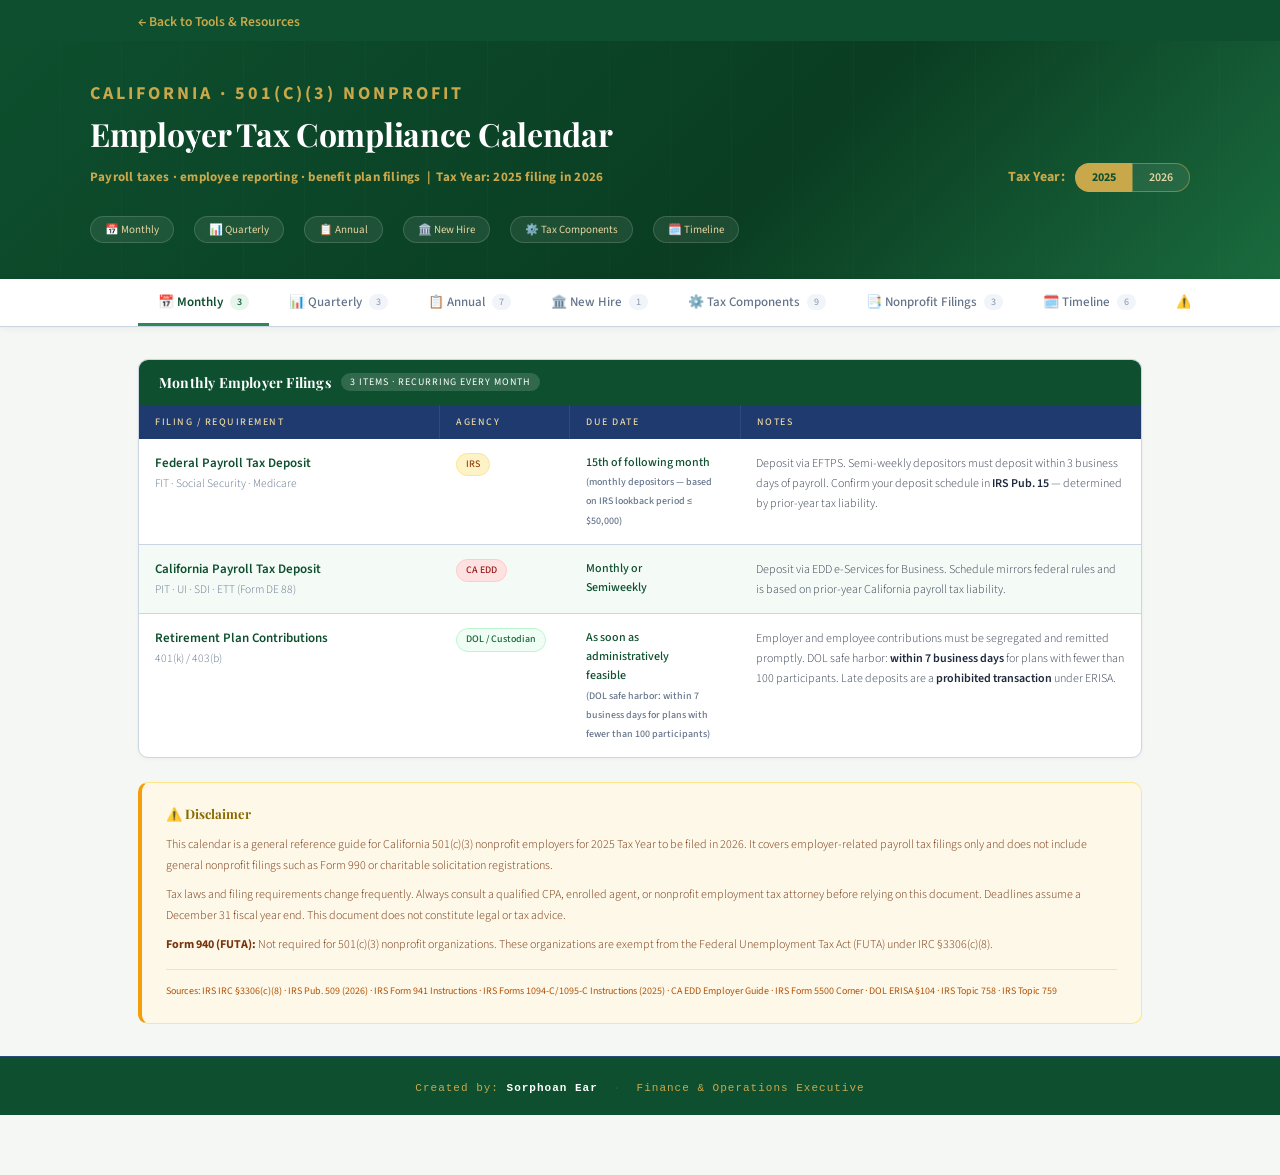
==== ca-compliance-calendar.html @ fbb93f16 "Add files via upload" ====
<!DOCTYPE html>
<html lang="en">
<head>
<meta charset="UTF-8"/>
<meta name="viewport" content="width=device-width, initial-scale=1.0"/>
<title>CA Nonprofit Employer Tax Compliance Calendar</title>
<link rel="icon" type="image/png" sizes="512x512" href="/favicon.png">
<link href="https://fonts.googleapis.com/css2?family=Playfair+Display:ital,wght@0,400;0,600;0,700;0,900;1,400&family=Source+Sans+3:wght@300;400;500;600;700&display=swap" rel="stylesheet"/>
<style>
*, *::before, *::after { box-sizing: border-box; margin: 0; padding: 0; }

:root {
  --navy:   #0d4f2e;
  --blue:   #1a6b3e;
  --blue2:  #2d8a57;
  --lblue:  #e8f5ee;
  --xblue:  #f4faf6;
  --white:  #ffffff;
  --off:    #f8fafc;
  --gray:   #f1f5f9;
  --border: #cbd5e1;
  --text:   #1e293b;
  --muted:  #64748b;
  --dim:    #94a3b8;
  --green:  #0d4f2e;
  --lgreen: #f0faf4;
  --amber:  #8a6a00;
  --lamber: #fdf8e8;
  --radius: 10px;
}

body {
  font-family: 'Source Sans 3', sans-serif;
  font-weight: 400;
  background: #f5f7f5;
  color: var(--text);
  min-height: 100vh;
  padding-bottom: 60px;
}

/* ── HEADER ── */
.page-header {
  background: linear-gradient(135deg, #0d4f2e 0%, #0a3d22 60%, #1a6b3e 100%);
  padding: 40px 48px 36px;
  position: relative;
  overflow: hidden;
}
.page-header::before {
  content: '';
  position: absolute;
  inset: 0;
  background: repeating-linear-gradient(
    90deg,
    transparent,
    transparent 60px,
    rgba(255,255,255,0.015) 60px,
    rgba(255,255,255,0.015) 61px
  );
  pointer-events: none;
}
.header-inner { position: relative; max-width: 1100px; margin: 0 auto; }
.header-eyebrow {
  font-family: 'Source Sans 3', sans-serif;
  font-size: 18px;
  letter-spacing: 3px;
  color: #c9a84c;
  text-transform: uppercase;
  margin-bottom: 10px;
  font-weight: 700;
}
.header-title {
  font-family: 'Playfair Display', serif;
  font-size: 32px;
  font-weight: 700;
  color: #fff;
  line-height: 1.15;
  margin-bottom: 10px;
  letter-spacing: -0.3px;
}
.header-sub {
  font-size: 13px;
  color: #c9a84c;
  font-weight: 700;
  letter-spacing: 0.2px;
}
.header-meta {
  display: flex;
  gap: 20px;
  margin-top: 24px;
  flex-wrap: wrap;
}
.meta-pill {
  background: rgba(255,255,255,0.08);
  border: 1px solid rgba(255,255,255,0.15);
  border-radius: 99px;
  padding: 5px 14px;
  font-size: 11px;
  color: #e8d5a0;
  font-family: 'Source Sans 3', sans-serif;
}


/* ── YEAR TOGGLE ── */
.header-sub-row {
  display: flex;
  align-items: center;
  justify-content: space-between;
  flex-wrap: wrap;
  gap: 12px;
}
.yr-toggle {
  display: flex;
  align-items: center;
  gap: 0;
  flex-shrink: 0;
}
.yr-toggle-label {
  font-family: 'Source Sans 3', sans-serif;
  font-size: 14px;
  font-weight: 700;
  color: #c9a84c;
  margin-right: 10px;
  white-space: nowrap;
  letter-spacing: 0.3px;
}
.yr-btn {
  background: rgba(255,255,255,0.08);
  border: 1px solid rgba(201,168,76,0.5);
  padding: 5px 16px;
  font-family: 'Source Sans 3', sans-serif;
  font-size: 12px;
  font-weight: 600;
  color: #e8d5a0;
  cursor: pointer;
  transition: all 0.18s;
  white-space: nowrap;
}
.yr-btn:first-of-type { border-radius: 99px 0 0 99px; border-right: none; }
.yr-btn:last-of-type  { border-radius: 0 99px 99px 0; }
.yr-btn.active { background: #c9a84c; color: #0d4f2e; border-color: #c9a84c; font-weight: 700; }
.yr-btn:hover:not(.active) { background: rgba(255,255,255,0.15); color: #fff; border-color: rgba(201,168,76,0.8); }

/* ── NAV TABS ── */
.nav-wrap {
  background: var(--white);
  border-bottom: 1px solid var(--border);
  position: sticky;
  top: 0;
  z-index: 50;
  box-shadow: 0 1px 8px rgba(0,0,0,0.06);
}
.nav-inner {
  max-width: 1100px;
  margin: 0 auto;
  padding: 0 48px;
  display: flex;
  gap: 0;
  overflow-x: auto;
}
.nav-tab {
  background: none;
  border: none;
  border-bottom: 3px solid transparent;
  padding: 14px 20px 12px;
  font-family: 'Source Sans 3', sans-serif;
  font-size: 13px;
  font-weight: 500;
  color: var(--muted);
  cursor: pointer;
  white-space: nowrap;
  transition: all 0.18s;
  display: flex;
  align-items: center;
  gap: 7px;
}
.nav-tab:hover { color: var(--navy); }
.nav-tab.active { color: var(--navy); border-bottom-color: var(--blue2); font-weight: 600; }
.nav-badge {
  font-family: 'Source Sans 3', sans-serif;
  font-size: 10px;
  background: var(--gray);
  border-radius: 99px;
  padding: 1px 7px;
  color: var(--dim);
}
.nav-tab.active .nav-badge { background: var(--lblue); color: var(--blue); }

/* ── MAIN LAYOUT ── */
.main { max-width: 1100px; margin: 0 auto; padding: 32px 48px; }

/* ── PANEL ── */
.panel { display: none; animation: fadeIn 0.2s ease; }
.panel.active { display: block; }
@keyframes fadeIn { from { opacity: 0; transform: translateY(4px); } to { opacity: 1; transform: translateY(0); } }

/* ── SECTION CARD ── */
.section-card {
  background: var(--white);
  border: 1px solid var(--border);
  border-radius: var(--radius);
  overflow: hidden;
  margin-bottom: 24px;
  box-shadow: 0 1px 4px rgba(0,0,0,0.04);
}
.section-title {
  background: var(--navy);
  color: #fff;
  padding: 13px 20px;
  font-family: 'Playfair Display', serif;
  font-size: 14px;
  font-weight: 700;
  letter-spacing: 0.2px;
  display: flex;
  align-items: center;
  gap: 10px;
}
.section-title .count {
  font-family: 'Source Sans 3', sans-serif;
  font-size: 10px;
  background: rgba(255,255,255,0.15);
  border-radius: 99px;
  padding: 2px 9px;
  font-weight: 400;
  letter-spacing: 1px;
}

/* ── TABLE ── */
.tbl { width: 100%; border-collapse: collapse; }
.tbl-head th {
  background: #1e3a6e;
  color: #e8d5a0;
  font-family: 'Source Sans 3', sans-serif;
  font-size: 10px;
  font-weight: 500;
  letter-spacing: 1.5px;
  text-transform: uppercase;
  padding: 10px 16px;
  text-align: left;
  border-right: 1px solid rgba(255,255,255,0.08);
}
.tbl-head th:last-child { border-right: none; }
.tbl .col-filing { width: 30%; }
.tbl .col-agency { width: 13%; }
.tbl .col-due    { width: 17%; }
.tbl .col-notes  { width: 40%; }

.tbl tbody tr { border-bottom: 1px solid var(--border); transition: background 0.12s; }
.tbl tbody tr:last-child { border-bottom: none; }
.tbl tbody tr:hover { background: #f8fbff; }
.tbl tbody tr.alt { background: var(--xblue); }
.tbl tbody tr.alt:hover { background: #edf5ff; }

.tbl td {
  padding: 14px 16px;
  font-size: 13px;
  vertical-align: top;
  line-height: 1.55;
}
.filing-name {
  font-weight: 600;
  color: var(--navy);
  font-size: 13px;
  margin-bottom: 2px;
}
.filing-sub { font-size: 11.5px; color: var(--muted); font-weight: 300; }
.agency-pill {
  display: inline-block;
  font-family: 'Source Sans 3', sans-serif;
  font-size: 10px;
  font-weight: 500;
  padding: 3px 9px;
  border-radius: 99px;
  white-space: nowrap;
}
.ag-irs    { background: #fef3c7; color: #92400e; border: 1px solid #fde68a; }
.ag-edd    { background: #fee2e2; color: #991b1b; border: 1px solid #fecaca; }
.ag-ssa    { background: #e0f2fe; color: #075985; border: 1px solid #bae6fd; }
.ag-dol    { background: #ede9fe; color: #5b21b6; border: 1px solid #ddd6fe; }
.ag-plan   { background: #f0fdf4; color: #166534; border: 1px solid #bbf7d0; }
.ag-ag     { background: #f0f9ff; color: #0c4a6e; border: 1px solid #7dd3fc; }
.ag-sos    { background: #fdf4ff; color: #701a75; border: 1px solid #e879f9; }
.ag-cairc  { background: #fff7ed; color: #9a3412; border: 1px solid #fed7aa; }
.ag-dolfed { background: #ede9fe; color: #5b21b6; border: 1px solid #ddd6fe; }
.ag-exempt { background: #f0fdf4; color: #166534; border: 1px solid #86efac; }

.due-date {
  font-family: 'Source Sans 3', sans-serif;
  font-size: 12px;
  font-weight: 500;
  color: var(--navy);
  line-height: 1.6;
}
.notes-text { font-size: 12px; color: #374151; line-height: 1.6; font-weight: 300; }
.notes-text strong { font-weight: 600; color: var(--text); }

/* ── EXEMPT HIGHLIGHT ── */
.exempt-row td { background: #f0fdf4 !important; }
.exempt-row:hover td { background: #e6f9ee !important; }
.exempt-label {
  font-family: 'Source Sans 3', sans-serif;
  font-size: 10px;
  font-weight: 500;
  color: #166534;
  background: #dcfce7;
  border: 1px solid #86efac;
  border-radius: 99px;
  padding: 2px 9px;
  display: inline-block;
  margin-top: 4px;
}

/* ── TIMELINE ── */
.timeline-grid {
  display: grid;
  grid-template-columns: repeat(3, 1fr);
  gap: 0;
}
.tl-cell {
  padding: 18px 20px;
  border-right: 1px solid var(--border);
  border-bottom: 1px solid var(--border);
}
.tl-cell:nth-child(3n) { border-right: none; }
.tl-cell:nth-last-child(-n+3) { border-bottom: none; }
.tl-cell.alt { background: var(--xblue); }
.tl-month {
  font-family: 'Playfair Display', serif;
  font-size: 13px;
  font-weight: 700;
  color: var(--navy);
  margin-bottom: 8px;
}
.tl-items { list-style: none; }
.tl-items li {
  font-size: 11.5px;
  color: var(--muted);
  padding: 2px 0 2px 12px;
  position: relative;
  line-height: 1.5;
}
.tl-items li::before {
  content: '›';
  position: absolute;
  left: 0;
  color: var(--blue2);
  font-weight: 700;
}

/* ── DISCLAIMER ── */
.disclaimer {
  background: var(--lamber);
  border: 1px solid #fde68a;
  border-left: 4px solid #f59e0b;
  border-radius: var(--radius);
  padding: 22px 24px;
  margin-top: 8px;
}
.disclaimer-title {
  font-family: 'Playfair Display', serif;
  font-size: 13px;
  font-weight: 700;
  color: var(--amber);
  margin-bottom: 12px;
  display: flex;
  align-items: center;
  gap: 8px;
}
.disclaimer-body {
  font-size: 12px;
  color: #78350f;
  line-height: 1.75;
  font-weight: 300;
}
.disclaimer-body p { margin-bottom: 8px; }
.disclaimer-body p:last-child { margin-bottom: 0; }
.disclaimer-sources {
  margin-top: 14px;
  padding-top: 12px;
  border-top: 1px solid #fde68a;
  font-family: 'Source Sans 3', sans-serif;
  font-size: 10px;
  color: #b45309;
  line-height: 1.9;
}

@media (max-width: 768px) {
  .page-header { padding: 28px 20px 24px; }
  .header-title { font-size: 24px; }
  .nav-inner { padding: 0 16px; }
  .main { padding: 20px 16px; }
  .timeline-grid { grid-template-columns: 1fr; }
  .tl-cell { border-right: none; }
  .tbl .col-notes { display: none; }
}
</style>
</head>
<body>
<div style="background:#0d4f2e;padding:0.6rem 0;">
  <div style="max-width:1100px;margin:0 auto;padding:0 48px;">
    <a href="tools.html" style="color:#c9a84c;font-family:'Source Sans 3',sans-serif;font-size:0.85rem;font-weight:600;text-decoration:none;">← Back to Tools &amp; Resources</a>
  </div>
</div>

<!-- HEADER -->
<div class="page-header">
  <div class="header-inner">
    <div class="header-eyebrow">California · 501(c)(3) Nonprofit</div>
    <h1 class="header-title">Employer Tax Compliance Calendar</h1>
    <div class="header-sub header-sub-row">
      <span>Payroll taxes · employee reporting · benefit plan filings &nbsp;|&nbsp; <span class="yr-val" data-2025="Tax Year: 2025 filing in 2026" data-2026="Tax Year: 2026 filing in 2027">Tax Year: 2025 filing in 2026</span></span>
      <div class="yr-toggle">
        <span class="yr-toggle-label">Tax Year:</span>
        <button class="yr-btn active" data-yr="2025" onclick="setYear('2025')">2025</button>
        <button class="yr-btn"        data-yr="2026" onclick="setYear('2026')">2026</button>
      </div>
    </div>
    <div class="header-meta">
      <span class="meta-pill">📅 Monthly</span>
      <span class="meta-pill">📊 Quarterly</span>
      <span class="meta-pill">📋 Annual</span>
      <span class="meta-pill">🏛️ New Hire</span>
      <span class="meta-pill">⚙️ Tax Components</span>
      <span class="meta-pill">🗓️ Timeline</span>
    </div>
  </div>
</div>

<!-- NAV -->
<div class="nav-wrap">
  <div class="nav-inner">
    <button class="nav-tab active" data-tab="monthly"    onclick="switchTab('monthly')">    📅 Monthly    <span class="nav-badge">3</span></button>
    <button class="nav-tab"        data-tab="quarterly"  onclick="switchTab('quarterly')">  📊 Quarterly  <span class="nav-badge">3</span></button>
    <button class="nav-tab"        data-tab="annual"     onclick="switchTab('annual')">     📋 Annual     <span class="nav-badge">7</span></button>
    <button class="nav-tab"        data-tab="newhire"    onclick="switchTab('newhire')">    🏛️ New Hire   <span class="nav-badge">1</span></button>
    <button class="nav-tab"        data-tab="components" onclick="switchTab('components')"> ⚙️ Tax Components <span class="nav-badge">9</span></button>
    <button class="nav-tab"        data-tab="nonprofitfilings" onclick="switchTab('nonprofitfilings')"> 📑 Nonprofit Filings <span class="nav-badge">3</span></button>
    <button class="nav-tab"        data-tab="timeline"   onclick="switchTab('timeline')">   🗓️ Timeline   <span class="nav-badge">6</span></button>
    <button class="nav-tab"        data-tab="riskflags"        onclick="switchTab('riskflags')">        ⚠️ Risk Flags        <span class="nav-badge">6</span></button>
    <button class="nav-tab"        data-tab="matrix"           onclick="switchTab('matrix')">           👥 Responsibility Matrix <span class="nav-badge">3</span></button>
    <button class="nav-tab"        data-tab="yearcompare"      onclick="switchTab('yearcompare')">      📊 2025 vs 2026          <span class="nav-badge">7</span></button>

  </div>
</div>

<div class="main">

<!-- ════════════════════════════════════════════════════════════
     MONTHLY
════════════════════════════════════════════════════════════ -->
<div class="panel active" id="panel-monthly">
  <div class="section-card">
    <div class="section-title">
      Monthly Employer Filings
      <span class="count">3 ITEMS · RECURRING EVERY MONTH</span>
    </div>
    <table class="tbl">
      <colgroup>
        <col class="col-filing"/><col class="col-agency"/>
        <col class="col-due"/><col class="col-notes"/>
      </colgroup>
      <thead class="tbl-head">
        <tr><th>Filing / Requirement</th><th>Agency</th><th>Due Date</th><th>Notes</th></tr>
      </thead>
      <tbody>
        <tr>
          <td><div class="filing-name">Federal Payroll Tax Deposit</div><div class="filing-sub">FIT · Social Security · Medicare</div></td>
          <td><span class="agency-pill ag-irs">IRS</span></td>
          <td><div class="due-date">15th of following month<br><span style="font-size:10px;color:var(--muted)">(monthly depositors — based on IRS lookback period ≤ $50,000)</span></div></td>
          <td><span class="notes-text">Deposit via EFTPS. Semi-weekly depositors must deposit within 3 business days of payroll. Confirm your deposit schedule in <strong>IRS Pub. 15</strong> — determined by prior-year tax liability.</span></td>
        </tr>
        <tr class="alt">
          <td><div class="filing-name">California Payroll Tax Deposit</div><div class="filing-sub">PIT · UI · SDI · ETT (Form DE 88)</div></td>
          <td><span class="agency-pill ag-edd">CA EDD</span></td>
          <td><div class="due-date">Monthly or<br>Semiweekly</div></td>
          <td><span class="notes-text">Deposit via EDD e-Services for Business. Schedule mirrors federal rules and is based on prior-year California payroll tax liability.</span></td>
        </tr>
        <tr>
          <td><div class="filing-name">Retirement Plan Contributions</div><div class="filing-sub">401(k) / 403(b)</div></td>
          <td><span class="agency-pill ag-plan">DOL / Custodian</span></td>
          <td><div class="due-date">As soon as<br>administratively<br>feasible<br><span style="font-size:10px;color:var(--muted)">(DOL safe harbor: within 7 business days for plans with fewer than 100 participants)</span></div></td>
          <td><span class="notes-text">Employer and employee contributions must be segregated and remitted promptly. DOL safe harbor: <strong>within 7 business days</strong> for plans with fewer than 100 participants. Late deposits are a <strong>prohibited transaction</strong> under ERISA.</span></td>
        </tr>
      </tbody>
    </table>
  </div>
  <div class="disclaimer">
    <div class="disclaimer-title">⚠️ Disclaimer</div>
    <div class="disclaimer-body">
      <p>This calendar is a general reference guide for California 501(c)(3) nonprofit employers for 2025 Tax Year to be filed in 2026. It covers employer-related payroll tax filings only and does not include general nonprofit filings such as Form 990 or charitable solicitation registrations.</p>
      <p>Tax laws and filing requirements change frequently. Always consult a qualified CPA, enrolled agent, or nonprofit employment tax attorney before relying on this document. Deadlines assume a December 31 fiscal year end. This document does not constitute legal or tax advice.</p>
    
      <p><strong>Form 940 (FUTA):</strong> Not required for 501(c)(3) nonprofit organizations. These organizations are exempt from the Federal Unemployment Tax Act (FUTA) under IRC §3306(c)(8).</p>
    </div>
    <div class="disclaimer-sources">Sources: IRS IRC §3306(c)(8) · IRS Pub. 509 (2026) · IRS Form 941 Instructions · IRS Forms 1094-C/1095-C Instructions (2025) · CA EDD Employer Guide · IRS Form 5500 Corner · DOL ERISA §104 · IRS Topic 758 · IRS Topic 759</div>
  </div>
</div>

<!-- ════════════════════════════════════════════════════════════
     QUARTERLY
════════════════════════════════════════════════════════════ -->
<div class="panel" id="panel-quarterly">
  <div class="section-card">
    <div class="section-title">
      Quarterly Employer Filings
      <span class="count">3 ITEMS · DUE APR 30 · JUL 31 · OCT 31 · JAN 31</span>
    </div>
    <table class="tbl">
      <colgroup><col class="col-filing"/><col class="col-agency"/><col class="col-due"/><col class="col-notes"/></colgroup>
      <thead class="tbl-head">
        <tr><th>Filing / Requirement</th><th>Agency</th><th>Due Date</th><th>Notes</th></tr>
      </thead>
      <tbody>
        <tr>
          <td><div class="filing-name">Form 941</div><div class="filing-sub">Employer's Quarterly Federal Tax Return</div></td>
          <td><span class="agency-pill ag-irs">IRS</span></td>
          <td><div class="due-date">Apr 30 · Jul 31<br>Oct 31 · Jan 31</div></td>
          <td><span class="notes-text">Reports federal income tax withheld plus employer and employee shares of Social Security and Medicare (FICA). A <strong>10-day filing extension</strong> is granted if all taxes were deposited on time. E-file via an IRS-authorized provider is strongly recommended.</span></td>
        </tr>
        <tr class="alt">
          <td><div class="filing-name">Form DE-9</div><div class="filing-sub">Quarterly Contribution Return & Report of Wages</div></td>
          <td><span class="agency-pill ag-edd">CA EDD</span></td>
          <td><div class="due-date">Apr 30 · Jul 31<br>Oct 31 · Jan 31</div></td>
          <td><span class="notes-text">Summarises California payroll taxes — UI, ETT, SDI, and PIT withholding — for the quarter. File via <strong>EDD e-Services for Business</strong>. Must reconcile with employee-level wage detail on DE-9C.</span></td>
        </tr>
        <tr>
          <td><div class="filing-name">Form DE-9C</div><div class="filing-sub">Quarterly Wage and Withholding Report</div></td>
          <td><span class="agency-pill ag-edd">CA EDD</span></td>
          <td><div class="due-date">Apr 30 · Jul 31<br>Oct 31 · Jan 31</div></td>
          <td><span class="notes-text">Employee-level wage and withholding detail filed alongside the DE-9 each quarter. Required even if no wages were paid in the quarter. File electronically via EDD e-Services.</span></td>
        </tr>
      </tbody>
    </table>
  </div>
  <div class="disclaimer">
    <div class="disclaimer-title">⚠️ Disclaimer</div>
    <div class="disclaimer-body">
      <p>This calendar is a general reference guide for California 501(c)(3) nonprofit employers for 2025 Tax Year to be filed in 2026. It covers employer-related payroll tax filings only and does not include general nonprofit filings such as Form 990 or charitable solicitation registrations.</p>
      <p>Tax laws and filing requirements change frequently. Always consult a qualified CPA, enrolled agent, or nonprofit employment tax attorney before relying on this document. Deadlines assume a December 31 fiscal year end. This document does not constitute legal or tax advice.</p>
    
      <p><strong>Form 940 (FUTA):</strong> Not required for 501(c)(3) nonprofit organizations. These organizations are exempt from the Federal Unemployment Tax Act (FUTA) under IRC §3306(c)(8).</p>
    </div>
    <div class="disclaimer-sources">Sources: IRS IRC §3306(c)(8) · IRS Pub. 509 (2026) · IRS Form 941 Instructions · IRS Forms 1094-C/1095-C Instructions (2025) · CA EDD Employer Guide · IRS Form 5500 Corner · DOL ERISA §104 · IRS Topic 758 · IRS Topic 759</div>
  </div>
</div>

<!-- ════════════════════════════════════════════════════════════
     ANNUAL
════════════════════════════════════════════════════════════ -->
<div class="panel" id="panel-annual">
  <div class="section-card">
    <div class="section-title">
      Annual Employer Filings
      <span class="count">7 ITEMS</span>
    </div>
    <table class="tbl">
      <colgroup><col class="col-filing"/><col class="col-agency"/><col class="col-due"/><col class="col-notes"/></colgroup>
      <thead class="tbl-head">
        <tr><th>Filing / Requirement</th><th>Agency</th><th>Due Date</th><th>Notes</th></tr>
      </thead>
      <tbody>
        <tr>
          <td><div class="filing-name">Form W-2</div><div class="filing-sub">Wage & Tax Statement to Employees</div></td>
          <td><span class="agency-pill ag-ssa">SSA / IRS</span></td>
          <td><div class="due-date">January 31</div></td>
          <td><span class="notes-text">Furnish copies to all employees <strong>and</strong> file with the Social Security Administration by January 31. E-file via SSA Business Services Online. Penalty: $60–$310 per form depending on delay.</span></td>
        </tr>
        <tr class="alt">
          <td><div class="filing-name">Form W-3</div><div class="filing-sub">Transmittal of Wage & Tax Statements</div></td>
          <td><span class="agency-pill ag-ssa">SSA</span></td>
          <td><div class="due-date">January 31</div></td>
          <td><span class="notes-text">Summary transmittal submitted to SSA alongside all W-2 employee copies. Due the same date as W-2s. E-file via SSA Business Services Online.</span></td>
        </tr>
        <tr>
          <td><div class="filing-name">Form 1099-NEC</div><div class="filing-sub">Nonemployee Compensation — Contractors ≥ $600</div></td>
          <td><span class="agency-pill ag-irs">IRS</span></td>
          <td><div class="due-date">January 31</div></td>
          <td><span class="notes-text">Required for each independent contractor or vendor paid $600 or more during the year. Furnish copy to recipient by January 31. <strong>E-filing required if filing 10 or more total information returns (combined threshold across forms).</strong></span></td>
        </tr>
        <tr class="alt">
          <td><div class="filing-name">Form 1096</div><div class="filing-sub">Annual Summary Transmittal — Paper Filers Only</div></td>
          <td><span class="agency-pill ag-irs">IRS</span></td>
          <td><div class="due-date">January 31<br><span style="font-size:10px;color:var(--muted)">(paper filers only)</span></div></td>
          <td><span class="notes-text">Required only when filing paper 1099s with the IRS. <strong>Not required if e-filing.</strong> Organisations filing 10 or more information returns must file electronically and do not submit Form 1096.</span></td>
        </tr>
        <tr>
          <td><div class="filing-name">ACA Form 1095-C</div><div class="filing-sub">Health Coverage Statement to Employees</div></td>
          <td><span class="agency-pill ag-irs">IRS</span></td>
          <td><div class="due-date">January 31 (or early March if IRS grants automatic extension — e.g., March 2, 2026 for 2025 reporting year)<br><span style="font-size:10px;color:var(--muted)">(2025 tax year)</span></div></td>
          <td><span class="notes-text"><strong>Applies to Applicable Large Employers (ALEs) only</strong> — organisations with 50 or more full-time equivalent employees. Nonprofits with fewer than 50 FTEs have no ACA reporting obligation. As of 2024, ALEs may satisfy furnishing by posting a notice on the organisation's website rather than mailing forms.</span></td>
        </tr>
        <tr class="alt">
          <td><div class="filing-name">ACA Form 1094-C</div><div class="filing-sub">ACA Transmittal to IRS</div></td>
          <td><span class="agency-pill ag-irs">IRS</span></td>
          <td><div class="due-date">March 31<br><span style="font-size:10px;color:var(--muted)">(electronic filing only)</span></div></td>
          <td><span class="notes-text"><strong>ALEs only (50+ FTEs).</strong> Electronic filing via the IRS AIR system is required for virtually all ALEs — paper filing is no longer available for employers filing 10 or more returns. Due March 31, 2026 for the 2025 tax year.</span></td>
        </tr>
        <tr>
          <td><div class="filing-name">Form 5500</div><div class="filing-sub">Annual Employee Benefit Plan Return</div></td>
          <td><span class="agency-pill ag-dol">DOL / IRS</span></td>
          <td><div class="due-date">July 31<br><span style="font-size:10px;color:var(--muted)">(calendar year plans)</span></div></td>
          <td><span class="notes-text">Required for ERISA-covered retirement plans (401(k)/403(b)) and large welfare benefit plans with <strong>100 or more participants</strong> at the start of the plan year. Small welfare plans with fewer than 100 participants that are unfunded or fully insured are <strong>exempt</strong>. Extension to October 15 available via Form 5558 filed by July 31.</span></td>
        </tr>
      </tbody>
    </table>
  </div>
  <div class="disclaimer">
    <div class="disclaimer-title">⚠️ Disclaimer</div>
    <div class="disclaimer-body">
      <p>This calendar is a general reference guide for California 501(c)(3) nonprofit employers for 2025 Tax Year to be filed in 2026. It covers employer-related payroll tax filings only and does not include general nonprofit filings such as Form 990 or charitable solicitation registrations.</p>
      <p>Key applicability notes: ACA Forms 1094-C and 1095-C apply only to Applicable Large Employers (ALEs) with 50 or more full-time equivalent employees. Form 5500 is required for ERISA-covered plans meeting participant thresholds only.</p>
      <p>Tax laws and filing requirements change frequently. Always consult a qualified CPA, enrolled agent, or nonprofit employment tax attorney before relying on this document. This document does not constitute legal or tax advice.</p>
    
      <p><strong>Form 940 (FUTA):</strong> Not required for 501(c)(3) nonprofit organizations. These organizations are exempt from the Federal Unemployment Tax Act (FUTA) under IRC §3306(c)(8).</p>
    </div>
    <div class="disclaimer-sources">Sources: IRS IRC §3306(c)(8) · IRS Pub. 509 (2026) · IRS Form 941 Instructions · IRS Forms 1094-C/1095-C Instructions (2025) · CA EDD Employer Guide · IRS Form 5500 Corner · DOL ERISA §104 · IRS Topic 758 · IRS Topic 759</div>
  </div>
</div>

<!-- ════════════════════════════════════════════════════════════
     NEW HIRE
════════════════════════════════════════════════════════════ -->
<div class="panel" id="panel-newhire">
  <div class="section-card">
    <div class="section-title">
      New Hire Reporting
      <span class="count">ONGOING — TRIGGERED BY EACH NEW HIRE</span>
    </div>
    <table class="tbl">
      <colgroup><col class="col-filing"/><col class="col-agency"/><col class="col-due"/><col class="col-notes"/></colgroup>
      <thead class="tbl-head">
        <tr><th>Filing / Requirement</th><th>Agency</th><th>Due Date</th><th>Notes</th></tr>
      </thead>
      <tbody>
        <tr>
          <td><div class="filing-name">New Employee Report (DE-34)</div><div class="filing-sub">California New Hire Reporting</div></td>
          <td><span class="agency-pill ag-edd">CA EDD</span></td>
          <td><div class="due-date">Within 20 days<br>of hire date</div></td>
          <td><span class="notes-text">Required for every new employee and each re-hire. File via EDD e-Services for Business. <strong>Penalty: $24 per employee</strong> for late filing; <strong>$490 per employee</strong> if failure results from a conspiracy between the employer and employee.</span></td>
        </tr>
      </tbody>
    </table>
  </div>
  <div class="disclaimer">
    <div class="disclaimer-title">⚠️ Disclaimer</div>
    <div class="disclaimer-body">
      <p>This calendar is a general reference guide for California 501(c)(3) nonprofit employers for 2025 Tax Year to be filed in 2026. Tax laws and filing requirements change frequently. Always consult a qualified CPA, enrolled agent, or nonprofit employment tax attorney before relying on this document. This document does not constitute legal or tax advice.</p>
    
      <p><strong>Form 940 (FUTA):</strong> Not required for 501(c)(3) nonprofit organizations. These organizations are exempt from the Federal Unemployment Tax Act (FUTA) under IRC §3306(c)(8).</p>
    </div>
    <div class="disclaimer-sources">Sources: CA EDD Employer Guide · IRS IRC §3306(c)(8) · IRS Pub. 509 (2026)</div>
  </div>
</div>

<!-- ════════════════════════════════════════════════════════════
     TAX COMPONENTS
════════════════════════════════════════════════════════════ -->
<div class="panel" id="panel-components">
  <div class="section-card">
    <div class="section-title">
      Key Payroll Tax Components — Withholding & Payment Obligations
      <span class="count">8 ITEMS</span>
    </div>
    <table class="tbl">
      <colgroup><col style="width:28%"/><col style="width:22%"/><col style="width:22%"/><col style="width:28%"/></colgroup>
      <thead class="tbl-head">
        <tr><th>Tax / Component</th><th>Paid By</th><th><span class="yr-val" data-2025="2025 Rate / Wage Base" data-2026="2026 Rate / Wage Base">2025 Rate / Wage Base</span></th><th>Notes</th></tr>
      </thead>
      <tbody>
        <tr>
          <td><div class="filing-name">Federal Income Tax (FIT)</div></td>
          <td><span class="notes-text">Employee (withheld by employer)</span></td>
          <td><div class="due-date" style="font-size:12px">Based on Form W-4</div></td>
          <td><span class="notes-text">Withhold per IRS Publication 15 withholding tables. Remit together with FICA deposits via EFTPS.</span></td>
        </tr>
        <tr class="alt">
          <td><div class="filing-name">Social Security Tax</div></td>
          <td><span class="notes-text">Employer + Employee (6.2% each)</span></td>
          <td><div class="due-date" style="font-size:12px"><span class="yr-val" data-2025="Wage base: $176,100" data-2026="Wage base: $184,500">Wage base: $176,100</span></div></td>
          <td><span class="notes-text">Combined rate 12.4%; split equally between employer and employee. Tax stops at the wage base per employee per year.</span></td>
        </tr>
        <tr>
          <td><div class="filing-name">Medicare Tax</div></td>
          <td><span class="notes-text">Employer + Employee (1.45% each)</span></td>
          <td><div class="due-date" style="font-size:12px">No wage base limit</div></td>
          <td><span class="notes-text">No wage cap. Additional 0.9% withheld from employee only on wages above $200,000.</span></td>
        </tr>
        <tr class="alt">
          <td><div class="filing-name">CA Unemployment Insurance (UI)</div></td>
          <td><span class="notes-text">Employer only</span></td>
          <td><div class="due-date" style="font-size:12px">Varies by experience rate</div></td>
          <td><span class="notes-text">501(c)(3)s may elect to <strong>reimburse the state dollar-for-dollar</strong> instead of paying SUI taxes — may result in cost savings depending on claims experience.</span></td>
        </tr>
        <tr>
          <td><div class="filing-name">CA Employment Training Tax (ETT)</div></td>
          <td><span class="notes-text">Employer only</span></td>
          <td><div class="due-date" style="font-size:12px">0.1% on first $7,000</div></td>
          <td><span class="notes-text">Funds California job training programs. Applied per employee per year up to the $7,000 wage base.</span></td>
        </tr>
        <tr class="alt">
          <td><div class="filing-name">CA State Disability Insurance (SDI)</div></td>
          <td><span class="notes-text">Employee (withheld by employer)</span></td>
          <td><div class="due-date" style="font-size:12px"><span class="yr-val" data-2025="1.2% (2025 rate · subject to annual EDD adjustment · no wage ceiling)" data-2026="1.3% (2026 rate · subject to annual EDD adjustment · no wage ceiling)">1.2% (2025 rate · subject to annual EDD adjustment · no wage ceiling)</span></div></td>
          <td><span class="notes-text">No wage cap as of 2024. Withheld from employee pay; employer collects and remits to EDD with other payroll deposits.</span></td>
        </tr>
        <tr class="alt">
          <td><div class="filing-name">Retirement Plan Deferral Limits</div><div class="filing-sub">401(k) / 403(b)</div></td>
          <td><span class="notes-text">Employee (elective deferral)</span></td>
          <td><div class="due-date" style="font-size:12px"><span class="yr-val" data-2025="Employee limit: $23,500 · Catch-up (50+): $7,500 · Catch-up (60–63): $11,250" data-2026="Employee limit: $24,500 · Catch-up (50+): $8,000 · Catch-up (60–63): $11,250">Employee limit: $23,500 · Catch-up (50+): $7,500 · Catch-up (60–63): $11,250</span></div></td>
          <td><span class="notes-text">IRS elective deferral limit; adjusted annually for inflation. Higher catch-up limits for age 60–63 apply under SECURE 2.0. Employer contributions are separate and do not count toward the employee limit.</span></td>
        </tr>
        <tr>
          <td><div class="filing-name">CA Personal Income Tax (PIT)</div></td>
          <td><span class="notes-text">Employee (withheld by employer)</span></td>
          <td><div class="due-date" style="font-size:12px">Based on Form DE-4 / W-4</div></td>
          <td><span class="notes-text">Withhold based on employee's DE-4 or W-4 if no DE-4 is on file. Remit with other EDD payroll deposits.</span></td>
        </tr>
        <tr class="exempt-row">
          <td>
            <div class="filing-name">Federal Unemployment Tax (FUTA)</div>
            <div class="exempt-label">501(c)(3) EXEMPT</div>
          </td>
          <td><span class="notes-text" style="color:var(--green);font-weight:500">N/A — Exempt</span></td>
          <td><div class="due-date" style="font-size:12px;color:var(--green)">Exempt under IRC §3306(c)(8)</div></td>
          <td><span class="notes-text"><strong>501(c)(3) organisations are fully exempt from FUTA.</strong> This exemption cannot be waived. No FUTA deposits are required and Form 940 should not be filed. Non-501(c)(3) exempt orgs (e.g. 501(c)(4), 501(c)(6)) remain subject to FUTA.</span></td>
        </tr>
      </tbody>
    </table>
  </div>
  <div class="disclaimer">
    <div class="disclaimer-title">⚠️ Disclaimer</div>
    <div class="disclaimer-body">
      <p>This calendar is a general reference guide for California 501(c)(3) nonprofit employers as of for 2025 Tax Year to be filed in 2026. Tax laws and filing requirements change frequently. Always consult a qualified CPA, enrolled agent, or nonprofit employment tax attorney before relying on this document. This document does not constitute legal or tax advice.</p>
    
      <p><strong>Form 940 (FUTA):</strong> Not required for 501(c)(3) nonprofit organizations. These organizations are exempt from the Federal Unemployment Tax Act (FUTA) under IRC §3306(c)(8).</p>
    </div>
    <div class="disclaimer-sources">Sources: IRS IRC §3306(c)(8) · IRS Pub. 509 (2026) · IRS Form 941 Instructions · CA EDD Employer Guide</div>
  </div>
</div>

<!-- ════════════════════════════════════════════════════════════
     TIMELINE
════════════════════════════════════════════════════════════ -->
<div class="panel" id="panel-timeline">
  <div class="section-card">
    <div class="section-title">
      Annual Compliance Timeline — Calendar Year
      <span class="count">6 FILING PERIODS</span>
    </div>
    <div class="timeline-grid">
      <div class="tl-cell">
        <div class="tl-month">January</div>
        <ul class="tl-items">
          <li>W-2 to employees &amp; SSA</li>
          <li>W-3 to SSA</li>
          <li>1099-NEC to contractors &amp; IRS</li>
          <li>1096 (paper filers only)</li>
          <li>Form 941 Q4</li>
          <li>DE-9 / DE-9C Q4</li>
        </ul>
      </div>
      <div class="tl-cell alt">
        <div class="tl-month">February – March</div>
        <ul class="tl-items">
          <li>ACA Form 1095-C to employees by Mar 2</li>
          <li>ACA Form 1094-C to IRS by Mar 31</li>
          <li style="color:var(--dim);font-size:11px">(ALEs with 50+ FTEs only)</li>
        </ul>
      </div>
      <div class="tl-cell">
        <div class="tl-month">April</div>
        <ul class="tl-items">
          <li>Form 941 Q1 (due Apr 30)</li>
          <li>DE-9 Q1 (due Apr 30)</li>
          <li>DE-9C Q1 (due Apr 30)</li>
        </ul>
      </div>
      <div class="tl-cell alt">
        <div class="tl-month">July</div>
        <ul class="tl-items">
          <li>Form 941 Q2 (due Jul 31)</li>
          <li>DE-9 Q2 (due Jul 31)</li>
          <li>DE-9C Q2 (due Jul 31)</li>
          <li>Form 5500 — calendar year plans (due Jul 31)</li>
        </ul>
      </div>
      <div class="tl-cell">
        <div class="tl-month">October</div>
        <ul class="tl-items">
          <li>Form 941 Q3 (due Oct 31)</li>
          <li>DE-9 Q3 (due Oct 31)</li>
          <li>DE-9C Q3 (due Oct 31)</li>
        </ul>
      </div>
      <div class="tl-cell alt">
        <div class="tl-month">January (Next Year)</div>
        <ul class="tl-items">
          <li>Form 941 Q4 (due Jan 31)</li>
          <li>DE-9 / DE-9C Q4 (due Jan 31)</li>
          <li>W-2 · W-3 · 1099-NEC (due Jan 31)</li>
        </ul>
      </div>
    </div>
  </div>
  <div class="disclaimer">
    <div class="disclaimer-title">⚠️ Disclaimer</div>
    <div class="disclaimer-body">
      <p>This calendar is a general reference guide for California 501(c)(3) nonprofit employers for 2025 Tax Year to be filed in 2026. It covers employer-related payroll tax filings only and does not include general nonprofit filings such as Form 990 or charitable solicitation registrations.</p>
      <p><strong>Key applicability notes:</strong> (1) FUTA / Form 940 — 501(c)(3) organisations are fully exempt from the Federal Unemployment Tax under IRC §3306(c)(8); this exemption cannot be waived. (2) ACA Forms 1094-C and 1095-C apply only to Applicable Large Employers (ALEs) with 50 or more full-time equivalent employees. (3) Form 5500 is required for ERISA-covered plans meeting participant thresholds; small unfunded or fully insured welfare plans with fewer than 100 participants are exempt.</p>
      <p>Tax laws and filing requirements change frequently. Always consult a qualified CPA, enrolled agent, or nonprofit employment tax attorney before relying on this document. Deadlines assume a December 31 fiscal year end. This document does not constitute legal or tax advice.</p>
    </div>
    <div class="disclaimer-sources">Sources: IRS IRC §3306(c)(8) · IRS Pub. 509 (2026) · IRS Form 941 Instructions · IRS Forms 1094-C/1095-C Instructions (2025) · CA EDD Employer Guide · IRS Form 5500 Corner · DOL ERISA §104 · IRS Topic 758 · IRS Topic 759</div>
  </div>
</div>


<!-- ════════════════════════════════════════════════════════════
     NONPROFIT FILINGS
════════════════════════════════════════════════════════════ -->
<div class="panel" id="panel-nonprofitfilings">
  <div class="section-card">
    <div class="section-title">
      📑 Nonprofit Organizational Filings
      <span class="count">3 ITEMS · ANNUAL</span>
    </div>
    <table class="tbl">
      <colgroup>
        <col class="col-filing"/><col class="col-agency"/>
        <col class="col-due"/><col class="col-notes"/>
      </colgroup>
      <thead class="tbl-head">
        <tr><th>Form / Filing</th><th>Filed With</th><th>Due Date</th><th>Notes</th></tr>
      </thead>
      <tbody>
        <tr>
          <td><div class="filing-name">Form 990 / 990-EZ / 990-N</div><div class="filing-sub">Annual Information Return</div></td>
          <td><span class="agency-pill ag-irs">IRS</span></td>
          <td><div class="due-date">15th day of 5th month after fiscal year end<br><span style="font-size:10px;color:var(--muted);">e.g., May 15 for Dec 31 FYE · 6-month extension via Form 8868</span></div></td>
          <td><span class="notes-text">990-N (e-Postcard) for gross receipts ≤$50K · 990-EZ up to $200K · Full 990 over $200K or assets over $500K · Public document. 3 consecutive missed years = automatic tax-exempt revocation.</span></td>
        </tr>
        <tr class="alt">
          <td><div class="filing-name">CA RRF-1</div><div class="filing-sub">Registry of Charitable Trusts Annual Report</div></td>
          <td><span class="agency-pill ag-ag">CA Attorney General</span></td>
          <td><div class="due-date">4.5 months after fiscal year end<br><span style="font-size:10px;color:var(--muted);">e.g., April 30 for Dec 31 FYE · Extension mirrors Form 990 extension</span></div></td>
          <td><span class="notes-text">Required for orgs registered with CA AG · Must attach IRS Form 990 · Filing fee based on gross revenue · File at oag.ca.gov/charities · Late filing may result in suspension of registration.</span></td>
        </tr>
        <tr>
          <td><div class="filing-name">CA Statement of Information (SI-100)</div><div class="filing-sub">Biennial Corporate Filing</div></td>
          <td><span class="agency-pill ag-sos">CA Secretary of State</span></td>
          <td><div class="due-date">Biennially<br><span style="font-size:10px;color:var(--muted);">By end of month of initial registration anniversary</span></div></td>
          <td><span class="notes-text">Required for all CA nonprofit corporations · $20 filing fee · File at bizfile.sos.ca.gov · Failure to file may result in suspension of corporate status.</span></td>
        </tr>
      </tbody>
    </table>
  </div>
  <div class="disclaimer">
    <div class="disclaimer-title">⚠️ Disclaimer</div>
    <div class="disclaimer-body">
      <p>This section covers key organizational filings for California 501(c)(3) nonprofits. Due dates may vary based on fiscal year end and applicable extensions. Always confirm current requirements with a qualified CPA or nonprofit attorney.</p>
      <p><strong>Form 940 (FUTA):</strong> Not required for 501(c)(3) nonprofit organizations. These organizations are exempt from the Federal Unemployment Tax Act (FUTA) under IRC §3306(c)(8).</p>
    </div>
    <div class="disclaimer-sources">Sources: IRS Pub. 557 · CA AG Registry (oag.ca.gov/charities) · CA Secretary of State · IRS Form 8868 Instructions</div>
  </div>
</div>

<!-- ════════════════════════════════════════════════════════════
     RISK FLAGS
════════════════════════════════════════════════════════════ -->
<div class="panel" id="panel-riskflags">
  <div class="section-card">
    <div class="section-title">
      ⚠️ Risk Flags — Penalty Reference
      <span class="count">6 ITEMS · GENERAL REFERENCE ONLY</span>
    </div>
    <table class="tbl">
      <colgroup>
        <col class="col-filing"/><col class="col-agency"/>
        <col class="col-due"/><col class="col-notes"/>
      </colgroup>
      <thead class="tbl-head">
        <tr><th>Trigger</th><th>Authority</th><th>Penalty</th><th>Notes</th></tr>
      </thead>
      <tbody>
        <tr>
          <td><div class="filing-name">Late Form 941</div><div class="filing-sub">Payroll taxes not deposited on time</div></td>
          <td><span class="agency-pill ag-irs">IRS IRC §6672</span></td>
          <td><div class="due-date"><span style="color:#b91c1c;font-weight:700;">TFRP — 100%</span><br><span style="font-size:10px;color:var(--muted);">of unpaid trust fund taxes · no cap</span></div></td>
          <td><span class="notes-text">Trust Fund Recovery Penalty. Personally assessed against responsible officers and directors. One of the most severe IRS penalties.</span></td>
        </tr>
        <tr class="alt">
          <td><div class="filing-name">Late Form 5500</div><div class="filing-sub">Benefit plan annual report</div></td>
          <td><span class="agency-pill ag-dolfed">IRS / DOL ERISA §502(c)(2)</span></td>
          <td><div class="due-date"><span style="color:#b91c1c;font-weight:700;">$250/day · max $150K</span><br><span style="font-size:10px;color:var(--muted);"><span class="yr-val" data-2025="DOL: up to $2,586/day" data-2026="DOL: up to $2,739/day">DOL: up to $2,586/day</span></span></div></td>
          <td><span class="notes-text">IRS and DOL penalties run separately. Delinquent Filer Voluntary Compliance Program (DFVCP) reduces penalties significantly if filed proactively.</span></td>
        </tr>
        <tr>
          <td><div class="filing-name">Late / Missing Form 990</div><div class="filing-sub">Annual information return</div></td>
          <td><span class="agency-pill ag-irs">IRS IRC §6652(c)</span></td>
          <td><div class="due-date"><span style="color:#b91c1c;font-weight:700;">$20/day · max $10,500</span><br><span style="font-size:10px;color:var(--muted);">Large orgs: $100/day · max $52,000</span></div></td>
          <td><span class="notes-text">3 consecutive years of non-filing = automatic revocation of tax-exempt status. Reinstatement requires a new IRS application.</span></td>
        </tr>
        <tr class="alt">
          <td><div class="filing-name">Late W-2 / 1099 Filing</div><div class="filing-sub">Year-end information returns</div></td>
          <td><span class="agency-pill ag-irs">IRS IRC §6721–6722</span></td>
          <td><div class="due-date"><span style="color:#b91c1c;font-weight:700;">$60–$630 per form</span><br><span style="font-size:10px;color:var(--muted);">depending on days late</span></div></td>
          <td><span class="notes-text">Separate penalties for failure to furnish to recipient vs. failure to file with IRS. Intentional disregard: $630+ per form, no cap.</span></td>
        </tr>
        <tr>
          <td><div class="filing-name">Late CA DE 9 / DE 9C</div><div class="filing-sub">EDD quarterly returns</div></td>
          <td><span class="agency-pill ag-edd">CA UI Code §1132</span></td>
          <td><div class="due-date"><span style="color:#b91c1c;font-weight:700;">15% of unpaid taxes</span><br><span style="font-size:10px;color:var(--muted);">+ 1.5%/month interest</span></div></td>
          <td><span class="notes-text">CA EDD enforces aggressively. Failure to register as employer: additional $1,000+ penalty.</span></td>
        </tr>
        <tr class="alt">
          <td><div class="filing-name">Late CA RRF-1</div><div class="filing-sub">Registry of Charitable Trusts</div></td>
          <td><span class="agency-pill ag-ag">CA Gov Code §12586</span></td>
          <td><div class="due-date"><span style="color:#b91c1c;font-weight:700;">Registration suspended</span><br><span style="font-size:10px;color:var(--muted);">Cannot solicit donations in CA</span></div></td>
          <td><span class="notes-text">Suspension prevents all fundraising activities in California. Reinstatement requires filing all delinquent reports and payment of fees.</span></td>
        </tr>
      </tbody>
    </table>
  </div>
  <div class="disclaimer">
    <div class="disclaimer-title">⚠️ Disclaimer</div>
    <div class="disclaimer-body">
      <p>Penalty amounts are subject to change and may be adjusted annually for inflation. This table is a general reference only. Always consult a qualified CPA, enrolled agent, or tax attorney for advice specific to your organization.</p>
      <p><strong>Form 940 (FUTA):</strong> Not required for 501(c)(3) nonprofit organizations. These organizations are exempt from FUTA under IRC §3306(c)(8).</p>
    </div>
    <div class="disclaimer-sources">Sources: IRS IRC §6672 · IRS IRC §6652 · DOL ERISA §502(c)(2) · CA UI Code §1132 · CA Gov Code §12586 · IRS Pub. 509 (2026)</div>
  </div>
</div>

<!-- ════════════════════════════════════════════════════════════
     RESPONSIBILITY MATRIX
════════════════════════════════════════════════════════════ -->
<div class="panel" id="panel-matrix">
  <div class="section-card">
    <div class="section-title">
      👥 Responsibility Matrix
      <span class="count">9 FILINGS · CUSTOMIZE TO YOUR ORG</span>
    </div>
    <table class="tbl" style="table-layout:fixed;">
      <colgroup>
        <col style="width:28%;"/><col style="width:13%;"/><col style="width:13%;"/><col style="width:13%;"/><col style="width:33%;"/>
      </colgroup>
      <thead class="tbl-head">
        <tr>
          <th>Filing / Task</th>
          <th style="text-align:center;">Payroll Provider</th>
          <th style="text-align:center;">Internal Finance</th>
          <th style="text-align:center;">External CPA</th>
          <th>Notes</th>
        </tr>
      </thead>
      <tbody>
        <tr>
          <td><div class="filing-name">Form 941</div><div class="filing-sub">Federal payroll tax deposit &amp; filing</div></td>
          <td style="text-align:center;color:#166534;font-weight:700;font-size:18px;">●</td>
          <td style="text-align:center;color:#c9a84c;font-weight:700;font-size:18px;">◐</td>
          <td style="text-align:center;color:var(--muted);font-size:18px;">○</td>
          <td><span class="notes-text">Payroll provider files; internal finance reviews for accuracy; CPA reviews annually</span></td>
        </tr>
        <tr class="alt">
          <td><div class="filing-name">CA DE 9 / DE 9C</div><div class="filing-sub">EDD quarterly returns</div></td>
          <td style="text-align:center;color:#166534;font-weight:700;font-size:18px;">●</td>
          <td style="text-align:center;color:#c9a84c;font-weight:700;font-size:18px;">◐</td>
          <td style="text-align:center;color:var(--muted);font-size:18px;">○</td>
          <td><span class="notes-text">Payroll provider submits; internal finance confirms EDD account in good standing</span></td>
        </tr>
        <tr>
          <td><div class="filing-name">W-2 / W-3</div><div class="filing-sub">Year-end employee wages</div></td>
          <td style="text-align:center;color:#166534;font-weight:700;font-size:18px;">●</td>
          <td style="text-align:center;color:#c9a84c;font-weight:700;font-size:18px;">◐</td>
          <td style="text-align:center;color:var(--muted);font-size:18px;">○</td>
          <td><span class="notes-text">Payroll provider generates and files; internal finance verifies totals match GL</span></td>
        </tr>
        <tr class="alt">
          <td><div class="filing-name">1099-NEC</div><div class="filing-sub">Independent contractor reporting</div></td>
          <td style="text-align:center;color:var(--muted);font-size:18px;">○</td>
          <td style="text-align:center;color:#166534;font-weight:700;font-size:18px;">●</td>
          <td style="text-align:center;color:#c9a84c;font-weight:700;font-size:18px;">◐</td>
          <td><span class="notes-text">Internal finance tracks vendor payments; CPA reviews W-9s and prepares/files 1099s</span></td>
        </tr>
        <tr>
          <td><div class="filing-name">Form 5500</div><div class="filing-sub">Benefit plan annual report</div></td>
          <td style="text-align:center;color:var(--muted);font-size:18px;">○</td>
          <td style="text-align:center;color:#c9a84c;font-weight:700;font-size:18px;">◐</td>
          <td style="text-align:center;color:#166534;font-weight:700;font-size:18px;">●</td>
          <td><span class="notes-text">CPA or plan administrator prepares; internal finance provides data; review before filing</span></td>
        </tr>
        <tr class="alt">
          <td><div class="filing-name">ACA Forms 1094-C / 1095-C</div><div class="filing-sub">ALEs only — 50+ FTEs</div></td>
          <td style="text-align:center;color:#c9a84c;font-weight:700;font-size:18px;">◐</td>
          <td style="text-align:center;color:#c9a84c;font-weight:700;font-size:18px;">◐</td>
          <td style="text-align:center;color:#166534;font-weight:700;font-size:18px;">●</td>
          <td><span class="notes-text">HR/payroll provider provides data; CPA reviews and files; only required for applicable large employers</span></td>
        </tr>
        <tr>
          <td><div class="filing-name">Form 990</div><div class="filing-sub">Annual information return</div></td>
          <td style="text-align:center;color:var(--muted);font-size:18px;">○</td>
          <td style="text-align:center;color:#c9a84c;font-weight:700;font-size:18px;">◐</td>
          <td style="text-align:center;color:#166534;font-weight:700;font-size:18px;">●</td>
          <td><span class="notes-text">CPA prepares; internal finance provides financials, program data, and officer info; board approves</span></td>
        </tr>
        <tr class="alt">
          <td><div class="filing-name">CA RRF-1</div><div class="filing-sub">Registry of Charitable Trusts</div></td>
          <td style="text-align:center;color:var(--muted);font-size:18px;">○</td>
          <td style="text-align:center;color:#c9a84c;font-weight:700;font-size:18px;">◐</td>
          <td style="text-align:center;color:#166534;font-weight:700;font-size:18px;">●</td>
          <td><span class="notes-text">CPA prepares alongside Form 990; internal finance coordinates submission and fee payment</span></td>
        </tr>
        <tr>
          <td><div class="filing-name">CA Statement of Information (SI-100)</div><div class="filing-sub">Biennial corporate filing</div></td>
          <td style="text-align:center;color:var(--muted);font-size:18px;">○</td>
          <td style="text-align:center;color:#166534;font-weight:700;font-size:18px;">●</td>
          <td style="text-align:center;color:var(--muted);font-size:18px;">○</td>
          <td><span class="notes-text">Internal finance or executive director files directly with CA Secretary of State; low complexity</span></td>
        </tr>
      </tbody>
    </table>
    <div style="background:var(--xblue);border-radius:8px;padding:14px 18px;margin-top:16px;font-size:12px;color:var(--muted);line-height:1.7;">
      <strong style="color:var(--navy);">Legend:</strong> &nbsp;
      <span style="color:#166534;font-weight:700;font-size:15px;">●</span> Primary Responsibility &nbsp;|&nbsp;
      <span style="color:#c9a84c;font-weight:700;font-size:15px;">◐</span> Supporting Role &nbsp;|&nbsp;
      <span style="color:var(--muted);font-size:15px;">○</span> Not Typically Involved
    </div>
  </div>
  <div class="disclaimer">
    <div class="disclaimer-title">⚠️ Disclaimer</div>
    <div class="disclaimer-body">
      <p>This matrix reflects common responsibility structures for California 501(c)(3) nonprofits. Actual responsibilities depend on your organization's size, structure, and service agreements with your payroll provider, CPA, and staff. Review and customize this matrix with your advisors.</p>
      <p><strong>Form 940 (FUTA):</strong> Not required for 501(c)(3) nonprofit organizations under IRC §3306(c)(8).</p>
    </div>
    <div class="disclaimer-sources">Sources: IRS Pub. 509 (2026) · CA EDD Employer Guide · IRS IRC §3306(c)(8) · Nonprofit CFO Advisory best practices</div>
  </div>
</div>

<!-- ════════════════════════════════════════════════════════════
     2025 vs 2026 COMPARISON
════════════════════════════════════════════════════════════ -->
<div class="panel" id="panel-yearcompare">
  <div class="section-card">
    <div class="section-title">
      📊 2025 vs 2026 — What Changed
      <span class="count">7 ITEMS · CONFIRMED CHANGES ONLY</span>
    </div>
    <table class="tbl">
      <colgroup>
        <col style="width:30%;"/><col style="width:22%;"/><col style="width:22%;"/><col style="width:26%;"/>
      </colgroup>
      <thead class="tbl-head">
        <tr><th>Item</th><th>2025 (filing in 2026)</th><th>2026 (filing in 2027)</th><th>Notes</th></tr>
      </thead>
      <tbody>
        <tr>
          <td><div class="filing-name">Social Security Wage Base</div><div class="filing-sub">Form 941 · FICA employer match</div></td>
          <td><div class="due-date">$176,100</div></td>
          <td><div class="due-date" style="color:#166534;font-weight:700;">$184,500</div></td>
          <td><span class="notes-text">+$8,400 increase. Higher wage base means higher employer SS tax cost for employees earning above the 2025 cap. Rate (6.2% each) unchanged.</span></td>
        </tr>
        <tr class="alt">
          <td><div class="filing-name">401(k) / 403(b) Employee Deferral Limit</div><div class="filing-sub">Retirement plan contributions</div></td>
          <td><div class="due-date">$23,500</div></td>
          <td><div class="due-date" style="color:#166534;font-weight:700;">$24,500</div></td>
          <td><span class="notes-text">+$1,000 increase. Adjusted annually by IRS for inflation. Applies to employee elective deferrals only; employer contributions are separate.</span></td>
        </tr>
        <tr>
          <td><div class="filing-name">Catch-Up Contribution (Age 50+)</div><div class="filing-sub">401(k) / 403(b) additional deferral</div></td>
          <td><div class="due-date">$7,500</div></td>
          <td><div class="due-date" style="color:#166534;font-weight:700;">$8,000</div></td>
          <td><span class="notes-text">+$500 increase. Age 60–63 super catch-up (SECURE 2.0) remains $11,250 — unchanged for 2026.</span></td>
        </tr>
        <tr class="alt">
          <td><div class="filing-name">CA SDI Withholding Rate</div><div class="filing-sub">CA State Disability Insurance · DE 88</div></td>
          <td><div class="due-date">1.2%</div></td>
          <td><div class="due-date" style="color:#166534;font-weight:700;">1.3%</div></td>
          <td><span class="notes-text">+0.1% annual increase. No wage ceiling as of 2024. Subject to annual EDD adjustment each year. Withheld from employee pay.</span></td>
        </tr>
        <tr>
          <td><div class="filing-name">DOL Form 5500 Daily Penalty</div><div class="filing-sub">Late benefit plan annual report</div></td>
          <td><div class="due-date">$2,586/day</div></td>
          <td><div class="due-date" style="color:#166534;font-weight:700;">$2,739/day</div></td>
          <td><span class="notes-text">+$153/day DOL inflation adjustment. IRS penalty ($250/day · max $150K) unchanged. DFVCP voluntary correction program still available.</span></td>
        </tr>
        <tr class="alt">
          <td><div class="filing-name">CA PIT Next-Day Deposit Trigger</div><div class="filing-sub">CA EDD DE 88 payroll deposit</div></td>
          <td><div class="due-date">$500</div></td>
          <td><div class="due-date">$500</div></td>
          <td><span class="notes-text">No confirmed change for 2026. Threshold remains $500 accumulated PIT → next business day deposit.</span></td>
        </tr>
        <tr>
          <td><div class="filing-name">1099-NEC Reporting Threshold</div><div class="filing-sub">Independent contractor payments</div></td>
          <td><div class="due-date">$600</div></td>
          <td><div class="due-date">$600</div></td>
          <td><span class="notes-text">No confirmed change for 1099-NEC. Threshold remains $600. (Note: 1099-K has a separate phased threshold — not applicable here.)</span></td>
        </tr>
      </tbody>
    </table>
  </div>
  <div class="disclaimer">
    <div class="disclaimer-title">⚠️ Disclaimer</div>
    <div class="disclaimer-body">
      <p>This comparison reflects confirmed changes between the 2025 and 2026 tax years as of March 2026. Rates and limits are subject to further adjustment. Always verify current figures with a qualified CPA or the relevant agency before filing. This table does not constitute legal or tax advice.</p>
      <p><strong>Form 940 (FUTA):</strong> Not required for 501(c)(3) nonprofit organizations under IRC §3306(c)(8). Unchanged for both years.</p>
    </div>
    <div class="disclaimer-sources">Sources: IRS Rev. Proc. 2025-67 · IRS Notice 2025-82 · CA EDD 2026 Rate Schedule · DOL EBSA 2026 Penalty Adjustments · IRS Pub. 509 (2026)</div>
  </div>
</div>

</div><!-- /main -->

<!-- FOOTER -->
<footer style="background:#0d4f2e;border-top:1px solid #2d4a7a;padding:18px 48px;text-align:center;margin-top:0;">
  <span style="font-family:'DM Mono',monospace;font-size:11px;color:#c9a84c;letter-spacing:1px;">
    Created by: <strong style="color:#fff;font-weight:600;">Sorphoan Ear</strong>
    <span style="color:#1a6b3e;margin:0 8px;">·</span>
    Finance &amp; Operations Executive
  </span>
</footer>

<script>
function switchTab(tab) {
  document.querySelectorAll('.nav-tab').forEach(b => b.classList.remove('active'));
  document.querySelectorAll('.panel').forEach(p => p.classList.remove('active'));
  document.querySelector(`[data-tab="${tab}"]`).classList.add('active');
  document.getElementById('panel-' + tab).classList.add('active');
}

function setYear(yr) {
  document.querySelectorAll('.yr-val').forEach(el => {
    const val = el.dataset[yr];
    if (val !== undefined) el.textContent = val;
  });
  document.querySelectorAll('.yr-btn').forEach(b => {
    b.classList.toggle('active', b.dataset.yr === yr);
  });
  const compTitle = document.querySelector('#panel-components .section-title .count');
  if (compTitle) {
    compTitle.textContent = yr === '2025' ? '9 ITEMS · 2025 RATES' : '9 ITEMS · 2026 RATES';
  }
}
</script>
</body>
</html>
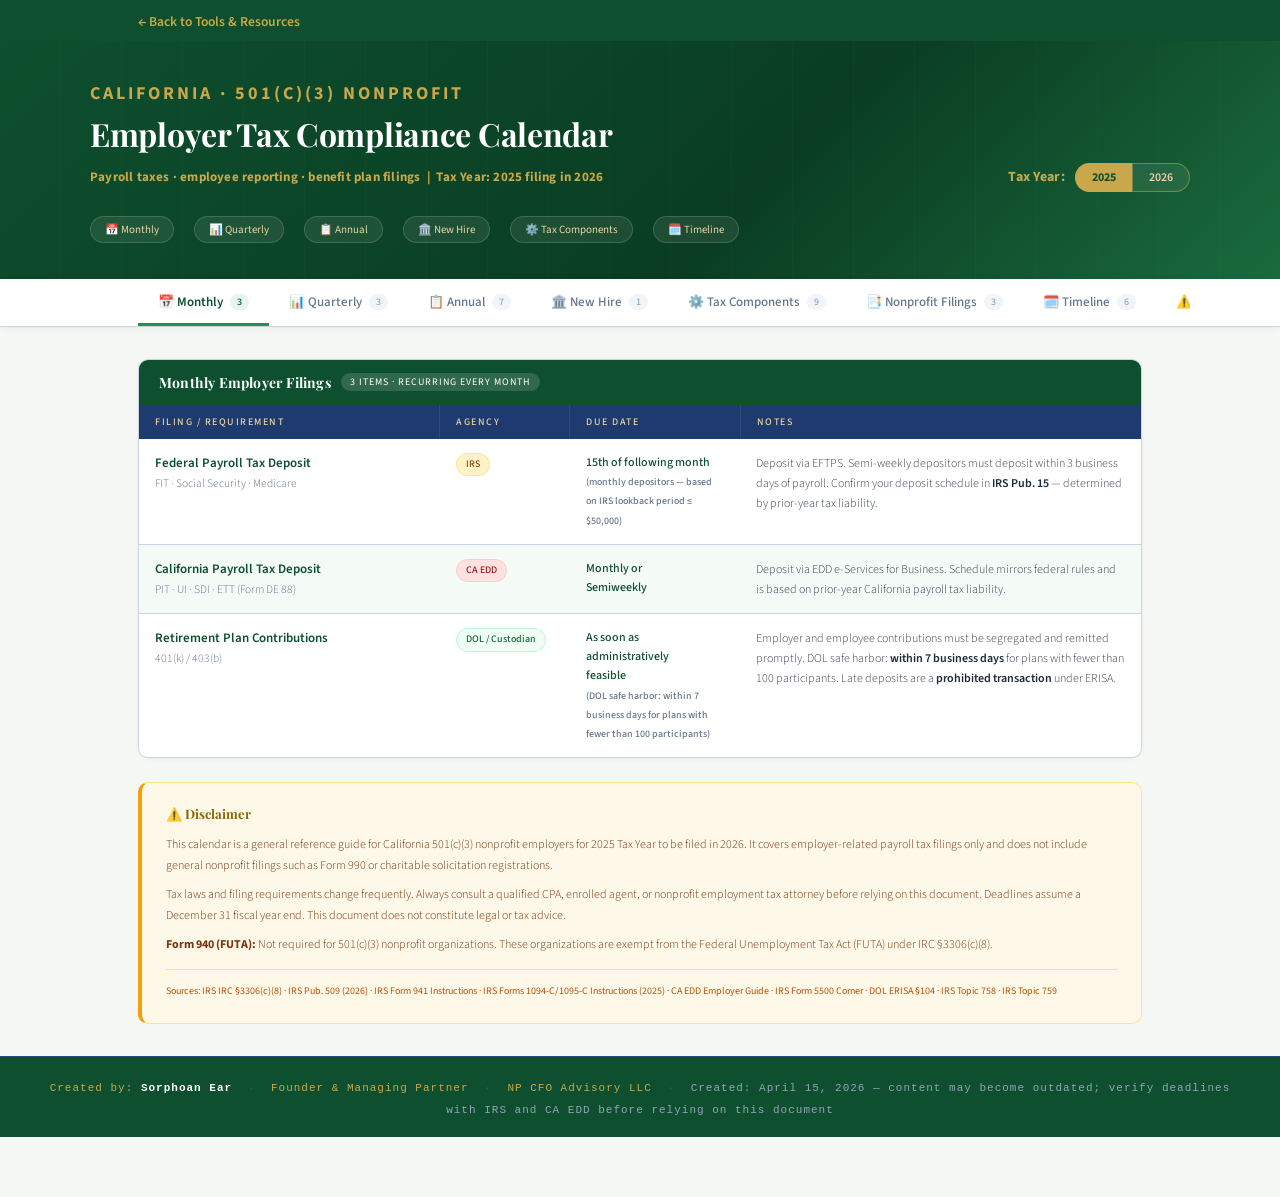
==== commit 391e8da8: "Add files via upload" ====
--- a/ca-compliance-calendar.html
+++ b/ca-compliance-calendar.html
@@ -2,6 +2,14 @@
 <html lang="en">
 <head>
 <meta charset="UTF-8"/>
+<!-- Google tag (gtag.js) -->
+<script async src="https://www.googletagmanager.com/gtag/js?id=G-R4YENW7ZQH"></script>
+<script>
+  window.dataLayer = window.dataLayer || [];
+  function gtag(){dataLayer.push(arguments);}
+  gtag('js', new Date());
+  gtag('config', 'G-R4YENW7ZQH');
+</script>
 <meta name="viewport" content="width=device-width, initial-scale=1.0"/>
 <title>CA Nonprofit Employer Tax Compliance Calendar</title>
 <link rel="icon" type="image/png" sizes="512x512" href="/favicon.png">
@@ -1113,7 +1121,11 @@
   <span style="font-family:'DM Mono',monospace;font-size:11px;color:#c9a84c;letter-spacing:1px;">
     Created by: <strong style="color:#fff;font-weight:600;">Sorphoan Ear</strong>
     <span style="color:#1a6b3e;margin:0 8px;">·</span>
-    Finance &amp; Operations Executive
+    Founder &amp; Managing Partner
+    <span style="color:#1a6b3e;margin:0 8px;">·</span>
+    NP CFO Advisory LLC
+    <span style="color:#1a6b3e;margin:0 8px;">·</span>
+    <span style="color:#94a3b8;">Created: April 15, 2026 — content may become outdated; verify deadlines with IRS and CA EDD before relying on this document</span>
   </span>
 </footer>
 
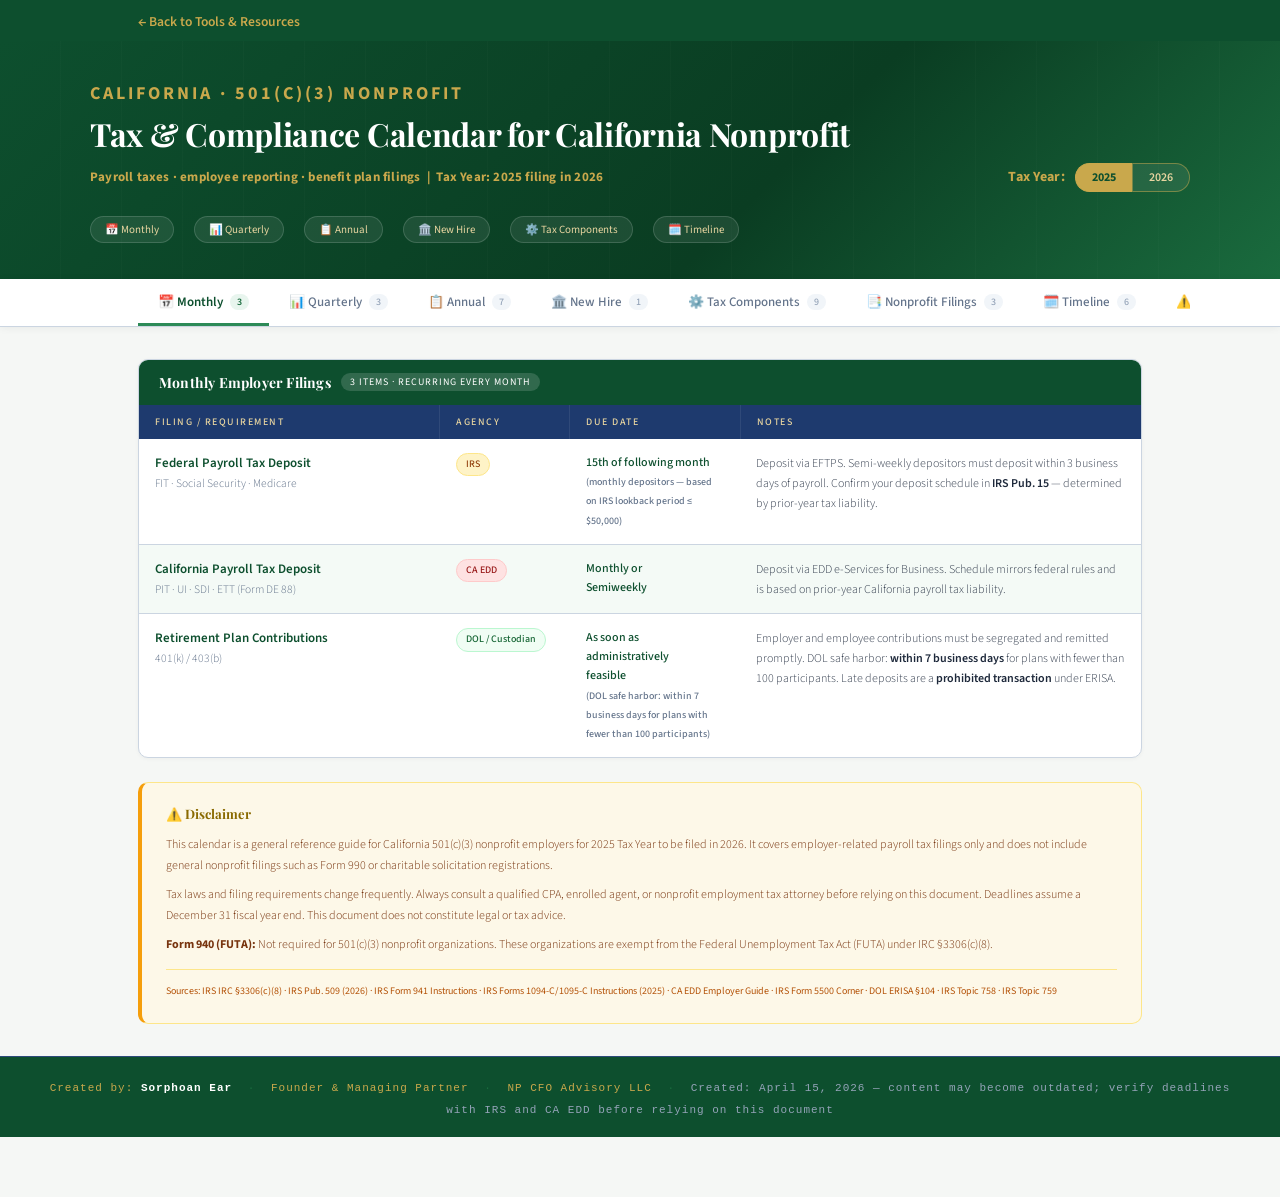
==== commit 07ddfefa: "Update ca-compliance-calendar.html" ====
--- a/ca-compliance-calendar.html
+++ b/ca-compliance-calendar.html
@@ -413,7 +413,7 @@
 <div class="page-header">
   <div class="header-inner">
     <div class="header-eyebrow">California · 501(c)(3) Nonprofit</div>
-    <h1 class="header-title">Employer Tax Compliance Calendar</h1>
+    <h1 class="header-title">Tax & Compliance Calendar for California Nonprofit</h1>
     <div class="header-sub header-sub-row">
       <span>Payroll taxes · employee reporting · benefit plan filings &nbsp;|&nbsp; <span class="yr-val" data-2025="Tax Year: 2025 filing in 2026" data-2026="Tax Year: 2026 filing in 2027">Tax Year: 2025 filing in 2026</span></span>
       <div class="yr-toggle">
